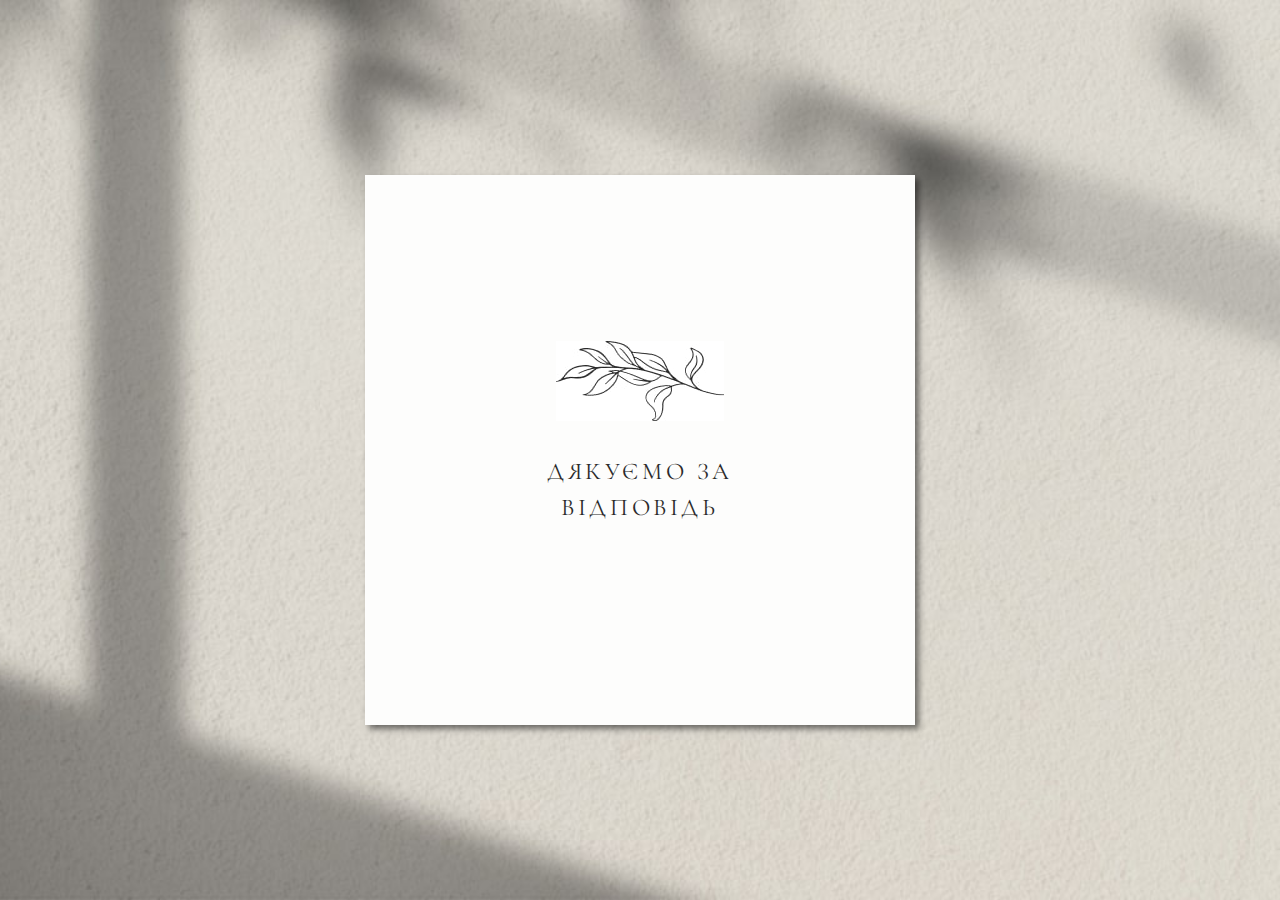
==== thanks.html @ 2d22f3c4 "Redirect to thanks page" ====
<!DOCTYPE html>
<html>
  <head>
    <link rel="stylesheet" href="css/reset.css" />
    <link rel="stylesheet" href="css/app.css" />
    <link rel="preconnect" href="https://fonts.gstatic.com" />
    <link
      href="https://fonts.googleapis.com/css2?family=Cormorant+Garamond&display=swap"
      rel="stylesheet"
    />
    <meta name="viewport" content="width=device-width, initial-scale=1" />
    <script src="https://ajax.googleapis.com/ajax/libs/jquery/3.2.1/jquery.min.js"></script>
    <link rel="stylesheet" href="https://unpkg.com/swiper/swiper-bundle.min.css" />

    <script src="https://unpkg.com/swiper/swiper-bundle.min.js"></script>

    <title>Denysko and Anna Wedding Invitation</title>
  </head>
  <body>

  <div class="card centered" id="thanks">
    <img src="images/leaf.jpeg" class="image-leaf" />

    <div class="text title centered">Дякуємо за відповідь</div>
  </div>

  </body>
</html>
---- css/app.css ----
body, html {
  height: 100%;
}

div, button, input::placeholder {
  font-family: Cormorant Garamond;
  letter-spacing: 0.15em;
  text-transform: uppercase;
}

body {
  /* The image used */
  background-image: url("../images/background.jpeg");
  /* Full height */
  height: 100%;
  /* Center and scale the image nicely */
  background-position: center;
  background-repeat: no-repeat;
  background-size: cover;
  overflow: hidden;
  display: flex;
  align-items: center;
}

.card {
  background: #FDFDFC;
  box-shadow: 4px 4px 6px rgba(0, 0, 0, 0.5);
  text-align: center;
  height: 550px !important;
  width: 550px;
}

/* shared */

.image-leaf {
  background-color: #FDFDFC;
  padding-top: 46px;
  padding-bottom: 30px;
}

/* typography */

@font-face {
  font-family: 'Pushkin';
  src: url('../fonts/Pushkin.ttf') format('truetype');
}

.text {
  color: #2B2B2B;
  line-height: 150%;
}

.handwritten {
  color: #454545;
  font-size: 36px;
  font-family: 'Pushkin';
}

.number {
  color: #454545;
}

.dot {
  font-size: 26px;
}

.title {
  font-size: 24px;
  letter-spacing: 0.15em;
}

/* utils */

.centered {
  margin: 0 auto;
}

.centered > * {
  margin: 0 auto;
}

.content-wrapper {
  width: 373px;
}

/* First Page: Intro */

.first-card .names {
  font-size: 24px;
  letter-spacing: 0.15em;

  padding-top: 15px;
}

.first-card .call {
  font-size: 16px;
  letter-spacing: 0.25em;

  padding-top: 3px;
  padding-bottom: 17px;
}

/* Second card */

.second-card .invitation-text {
  font-size: 24px;
  letter-spacing: 0.15em;
  padding-bottom: 26px;
}

.date-and-place .top-border {
  border-top: 1px solid #2B2B2B;
  padding-bottom: 17px;
  width: 260px;
}

.date-and-place .bottom-border {
  border-bottom: 1px solid #2B2B2B;
  width: 170px;
  padding-bottom: 25px;
}

.date-and-place .date {
  font-size: 48px;
  line-height: 58px;
  letter-spacing: 0.15em;

  padding-bottom: 17px;
}

.date-and-place .place {
  font-size: 24px;
  letter-spacing: 0.15em;
}

.details {
  font-size: 19px;
  padding-top: 38px;
}

/* Thrird card */

/* Form */

.name-container {
  padding-top: 24px;
}

.input-container {
  width: 284px;
}

input[type='text'] {
  background-color: #FDFDFC;
  width: 284px;
  height: 36px;
  outline: 0;
  border-width: 0 0 1px;

  font-size: 19px;
  color: #2B2B2B;
  border-color: #2B2B2B;
  font-family: Cormorant Garamond;
  letter-spacing: 0.15em;
  text-transform: uppercase;
}

input[type='text']::placeholder {
  font-family: Cormorant Garamond;
  letter-spacing: 0.15em;
  text-transform: uppercase;
  color: #B4B4B4;
  font-size: 19px;
  text-align: center;
}

.answers {
  padding-top: 30px;
}

.answer-container {
  display: flex;
  padding-top: 19px;
  width: 100%;
}

.answer-container input[type='radio'] {
  transform: scale(1.5);
  margin: 0;
}

.answer-container label {
  letter-spacing: 0.15em;
  margin-left: 37px;
}

.action-container {
  padding-top: 34px;
}

.action {
  background: transparent;
  border: 1px solid #2B2B2B;
  cursor: pointer;
  padding: 24px 0;
  width: 100%;
}

/* Thanks card */

#thanks .image-leaf {
  padding-top: 166px;
}

#thanks .title {
  width: 276px;
}

/* button */

.button {
	pointer-events: auto;
	cursor: pointer;
	font-family: inherit;
	font-size: inherit;
	position: relative;
}

.button::before,
.button::after {
	position: absolute;
	top: 0;
	left: 0;
	width: 100%;
	height: 100%;
}


.button--calypso {
	overflow: hidden;
	color: #fff;
}

.button--calypso span {
	display: block;
	position: relative;
	mix-blend-mode: difference;
	z-index: 10;
}

.button--calypso:hover span {
	animation: MoveScaleUpInitial 0.3s forwards, MoveScaleUpEnd 0.3s forwards 0.3s;
}

@keyframes MoveScaleUpInitial {
	to {
		transform: translate3d(0,-105%,0) scale3d(1,2,1);
		opacity: 0;
	}
}

@keyframes MoveScaleUpEnd {
	from {
		transform: translate3d(0,100%,0) scale3d(1,2,1);
		opacity: 0;
	}
	to {
		transform: translate3d(0,0,0);
		opacity: 1;
	}
}

.button--calypso::before {
	content: '';
	background: #000;
	height: 0;
	top: -110%;
	left: -10%;
	border-radius: 50%;
	transform: translate3d(0,68%,0) scale3d(0,0,0);
}

.button--calypso:hover::before {
	transform: translate3d(0,0,0) scale3d(1,1,1);
	transition: transform 0.4s cubic-bezier(0.1, 0, 0.3, 1);
}

.button--calypso::after {
	content: '';
	background: #000;
	transform: translate3d(0,-100%,0);
	transition: transform 0.4s cubic-bezier(0.1, 0, 0.3, 1);
}

.button--calypso:hover::after {
	transform: translate3d(0,0,0);
	transition-duration: 0.05s;
	transition-delay: 0.4s;
	transition-timing-function: linear;
}

/* swiper */

.swiper-container {
  width: 550px;
  height: 550px;
}

@media only screen and (max-width: 600px) {
  .swiper-container {
    height: 100%;
    width: 100%;
  }
}

.swiper-pagination-bullet {
  outline: 0;
  height: 16px;
  width: 16px;
  background: transparent !important;
  border: 1px solid #2B2B2B;
}

.swiper-pagination-bullet-active {
  background: #2B2B2B !important;
}


/* Thanks Page */

#thanks {
  
}
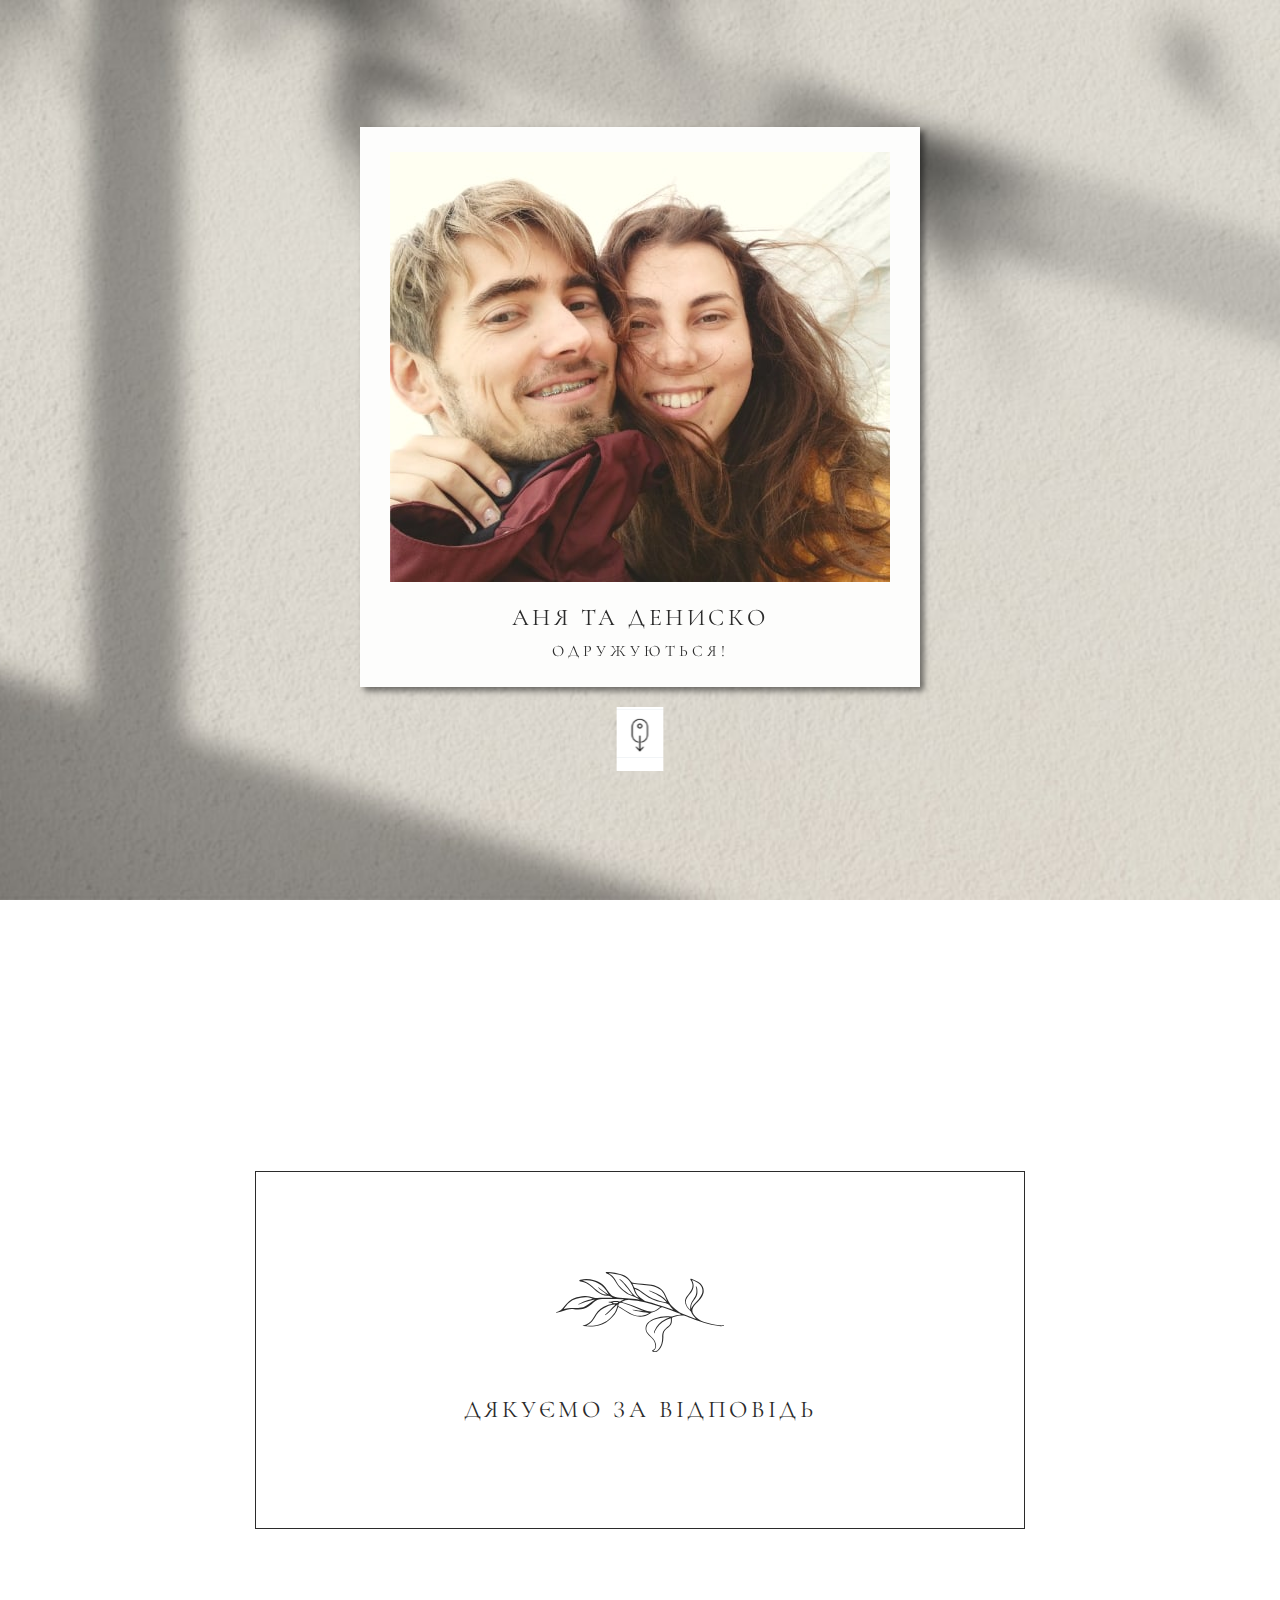
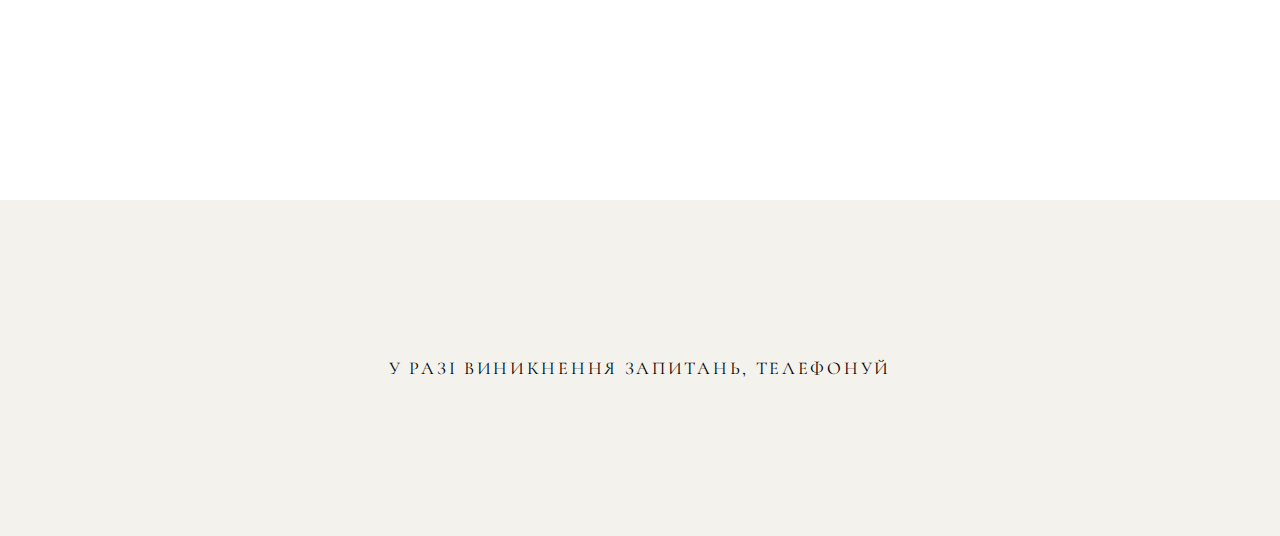
==== commit 2a1747c9: "Fixup thanks page" ====
--- a/thanks.html
+++ b/thanks.html
@@ -9,20 +9,86 @@
       rel="stylesheet"
     />
     <meta name="viewport" content="width=device-width, initial-scale=1" />
-    <script src="https://ajax.googleapis.com/ajax/libs/jquery/3.2.1/jquery.min.js"></script>
-    <link rel="stylesheet" href="https://unpkg.com/swiper/swiper-bundle.min.css" />
-
-    <script src="https://unpkg.com/swiper/swiper-bundle.min.js"></script>
-
-    <title>Denysko and Anna Wedding Invitation</title>
+    <title>Весілля Ані та Дениска</title>
   </head>
   <body>
+    <div class="card-container">
+      <div class="flip-card">
+        <div class="flip-card-inner">
+          <div class="flip-card-front">
+            <div class="card first-card">
+              <div class="image-container">
+                <img src="images/photo.jpeg" />
+              </div>
 
-  <div class="card centered" id="thanks">
-    <img src="images/leaf.jpeg" class="image-leaf" />
+              <div class="names text">АНЯ ТА ДЕНИСКО</div>
 
-    <div class="text title centered">Дякуємо за відповідь</div>
-  </div>
+              <div class="call text">одружуються!</div>
+            </div>
+          </div>
+          <div class="flip-card-back">
+            <div class="card second-card">
+              <div class="image-container">
+                <img src="images/leaf.svg" class="image-leaf" />
+              </div>
 
+              <div class="content-wrapper centered">
+                <div class="invitation-text text">
+                  Запрошуємо тебе на<br />святкування весілля
+                </div>
+
+                <div class="date-and-place centered">
+                  <div class="top-border"></div>
+                  <div class="date number">
+                    22<span class="dot">•</span>05<span class="dot">•</span>2021
+                  </div>
+                  <div class="text place">Кременчук</div>
+                  <div class="bottom-border"></div>
+                </div>
+
+                <div class="details text">Деталі згодом</div>
+              </div>
+            </div>
+          </div>
+        </div>
+      </div>
+
+      <div class="scroll-down-container">
+        <img class="scroll-down" src="images/scroll-down.svg" />
+      </div>
+    </div>
+
+    <a href="#message" class="internal-link">
+      <div class="form-container" id="message">
+        <div class="form">
+          <div class="thanks-container">
+            <img src="images/leaf.svg" class="thanks-image-leaf" />
+
+            <div class="text title centered">Дякуємо за відповідь</div>
+          </div>
+        </div>
+      </div>
+    </a>
+
+    <footer>
+      <div class="footer-container">
+        <span class="footer-title">у разі виникнення запитань, телефонуй</span>
+      </div>
+    </footer>
   </body>
+
+  <script>
+    let card = document.querySelector(".flip-card");
+
+    const triggerCardFlip = () => card.classList.toggle("trigger-flip");
+    const startAutoFlip = () => setInterval(triggerCardFlip, 5000);
+
+    let autoFlipId = startAutoFlip();
+
+    document.addEventListener("click", () => {
+      clearInterval(autoFlipId);
+      triggerCardFlip();
+      autoFlipId = startAutoFlip();
+    });
+  </script>
 </html>
--- a/css/app.css
+++ b/css/app.css
@@ -1,11 +1,79 @@
-body, html {
-  height: 100%;
-}
-
-div, button, input::placeholder {
+:root {
+  /* Card is square: height X width. */
+  --card-desktop-size: 560px;
+  --card-mobile-size: 320px;
+}
+
+@media only screen and (max-width: 600px) {
+  body {
+    font-size: 10px;
+  }
+}
+
+body,
+html {
+  height: 100%;
+}
+
+div,
+span,
+button,
+input::placeholder {
   font-family: Cormorant Garamond;
   letter-spacing: 0.15em;
   text-transform: uppercase;
+}
+
+.card-container {
+  min-height: 100vh;
+  display: flex;
+  justify-content: center;
+  align-items: center;
+  flex-direction: column;
+}
+
+/* Flip */
+
+.flip-card {
+  width: var(--card-desktop-size);
+  height: var(--card-desktop-size);
+  perspective: 1000px;
+}
+
+@media only screen and (max-width: 600px) {
+  .flip-card {
+    width: var(--card-mobile-size);
+    height: var(--card-mobile-size);
+  }
+}
+
+/* This container is needed to position the front and back side */
+.flip-card-inner {
+  position: relative;
+  width: 100%;
+  height: 100%;
+  transition: transform 0.8s;
+  transform-style: preserve-3d;
+}
+
+/* Do an horizontal flip when you move the mouse over the flip box container */
+.flip-card.trigger-flip .flip-card-inner {
+  transform: rotateY(180deg);
+}
+
+/* Position the front and back side */
+.flip-card-front,
+.flip-card-back {
+  position: absolute;
+  width: 100%;
+  height: 100%;
+  -webkit-backface-visibility: hidden; /* Safari */
+  backface-visibility: hidden;
+}
+
+/* Style the back side */
+.flip-card-back {
+  transform: rotateY(180deg);
 }
 
 body {
@@ -17,43 +85,33 @@
   background-position: center;
   background-repeat: no-repeat;
   background-size: cover;
-  overflow: hidden;
-  display: flex;
-  align-items: center;
 }
 
 .card {
-  background: #FDFDFC;
+  background: #fdfdfc;
   box-shadow: 4px 4px 6px rgba(0, 0, 0, 0.5);
   text-align: center;
-  height: 550px !important;
-  width: 550px;
+  height: 100%;
 }
 
 /* shared */
 
-.image-leaf {
-  background-color: #FDFDFC;
-  padding-top: 46px;
-  padding-bottom: 30px;
-}
-
 /* typography */
 
 @font-face {
-  font-family: 'Pushkin';
-  src: url('../fonts/Pushkin.ttf') format('truetype');
+  font-family: "Pushkin";
+  src: url("../fonts/Pushkin.ttf") format("truetype");
 }
 
 .text {
-  color: #2B2B2B;
+  color: #2b2b2b;
   line-height: 150%;
 }
 
 .handwritten {
   color: #454545;
   font-size: 36px;
-  font-family: 'Pushkin';
+  font-family: "Pushkin";
 }
 
 .number {
@@ -80,102 +138,198 @@
 }
 
 .content-wrapper {
-  width: 373px;
+  width: 23.3125em;
 }
 
 /* First Page: Intro */
+.first-card img {
+  max-width: 100%;
+}
+
+.image-container {
+  padding: 1.5625em 1.5625em 0 1.5625em;
+}
 
 .first-card .names {
-  font-size: 24px;
-  letter-spacing: 0.15em;
-
-  padding-top: 15px;
+  font-size: 1.5em;
+  letter-spacing: 0.15em;
+  padding-top: 0.625em;
 }
 
 .first-card .call {
-  font-size: 16px;
+  font-size: 1em;
   letter-spacing: 0.25em;
 
-  padding-top: 3px;
-  padding-bottom: 17px;
+  padding-top: 0.1875em;
+  padding-bottom: 1.0625em;
 }
 
 /* Second card */
 
+.second-card .image-container {
+  padding-top: 2.875em;
+  padding-bottom: 1.875em;
+}
+
+.second-card .image-leaf {
+  height: 5em;
+}
+
 .second-card .invitation-text {
-  font-size: 24px;
-  letter-spacing: 0.15em;
-  padding-bottom: 26px;
+  font-size: 1.5em;
+  letter-spacing: 0.15em;
+  padding-bottom: 1.625em;
 }
 
 .date-and-place .top-border {
-  border-top: 1px solid #2B2B2B;
-  padding-bottom: 17px;
-  width: 260px;
+  border-top: 1px solid #2b2b2b;
+  padding-bottom: 1.0625em;
+  width: 16.25em;
 }
 
 .date-and-place .bottom-border {
-  border-bottom: 1px solid #2B2B2B;
-  width: 170px;
-  padding-bottom: 25px;
+  border-bottom: 1px solid #2b2b2b;
+  width: 10.625em;
+  padding-bottom: 1.5625em;
 }
 
 .date-and-place .date {
-  font-size: 48px;
-  line-height: 58px;
-  letter-spacing: 0.15em;
-
-  padding-bottom: 17px;
+  font-size: 3em;
+  line-height: 130%;
+  letter-spacing: 0.15em;
+  padding-bottom: 10px;
 }
 
 .date-and-place .place {
-  font-size: 24px;
+  font-size: 1.5em;
   letter-spacing: 0.15em;
 }
 
 .details {
-  font-size: 19px;
-  padding-top: 38px;
+  font-size: 1.1875em;
+  padding-top: 1.5em;
 }
 
 /* Thrird card */
 
 /* Form */
+
+.form-container {
+  /* The image used */
+  background-image: url("../images/form-bg-desktop.jpg");
+  /* Full height */
+  height: 100%;
+  /* Center and scale the image nicely */
+  background-position: center;
+  background-repeat: no-repeat;
+  background-size: cover;
+
+  display: flex;
+  justify-content: center;
+  align-items: center;
+
+  scroll-behavior: smooth;
+}
+
+.form {
+  border: 1px solid #2b2b2b;
+  padding: 100px 0;
+  width: 60vw;
+
+  display: flex;
+  align-items: center;
+  flex-direction: column;
+}
+
+@media only screen and (max-width: 600px) {
+  .form-container {
+    /* The image used */
+    background-image: url("../images/form-bg-mobile.jpg");
+    /* height: 429px; */
+    height: auto;
+  }
+
+  .form {
+    border: none;
+    width: 264px;
+  }
+}
 
 .name-container {
   padding-top: 24px;
 }
 
-.input-container {
-  width: 284px;
-}
-
-input[type='text'] {
-  background-color: #FDFDFC;
-  width: 284px;
+@media only screen and (max-width: 600px) {
+  .name-container {
+    width: 100%;
+  }
+}
+
+.form-title {
+  color: #2b2b2b;
+  font-size: 40px;
+  text-align: center;
+}
+
+@media only screen and (max-width: 600px) {
+  .form-title {
+    font-size: 20px;
+    text-align: center;
+  }
+}
+
+input[type="text"] {
+  background-color: #fdfdfc;
+  width: 30vw;
   height: 36px;
   outline: 0;
   border-width: 0 0 1px;
 
   font-size: 19px;
-  color: #2B2B2B;
-  border-color: #2B2B2B;
+  color: #2b2b2b;
+  border-color: #2b2b2b;
   font-family: Cormorant Garamond;
   letter-spacing: 0.15em;
   text-transform: uppercase;
 }
 
-input[type='text']::placeholder {
+input[type="text"]::placeholder {
   font-family: Cormorant Garamond;
   letter-spacing: 0.15em;
   text-transform: uppercase;
-  color: #B4B4B4;
+  color: #b4b4b4;
   font-size: 19px;
   text-align: center;
 }
 
+@media only screen and (max-width: 600px) {
+  input[type="text"] {
+    width: 100%;
+  }
+
+  input[type="text"]::placeholder {
+    font-size: 14px;
+  }
+
+  .answer-container label {
+    font-size: 14px;
+  }
+}
+
 .answers {
   padding-top: 30px;
+  display: flex;
+}
+
+.answers > * {
+  flex-basis: 50%;
+  margin-right: 10px;
+}
+
+@media only screen and (max-width: 600px) {
+  .answers {
+    flex-direction: column;
+  }
 }
 
 .answer-container {
@@ -184,23 +338,31 @@
   width: 100%;
 }
 
-.answer-container input[type='radio'] {
+.answer-container input[type="radio"] {
   transform: scale(1.5);
   margin: 0;
 }
 
 .answer-container label {
   letter-spacing: 0.15em;
-  margin-left: 37px;
+  margin-left: 15px;
+  width: 230px;
+  text-align: center;
 }
 
 .action-container {
   padding-top: 34px;
 }
 
+@media only screen and (max-width: 600px) {
+  .action-container {
+    width: 100%;
+  }
+}
+
 .action {
   background: transparent;
-  border: 1px solid #2B2B2B;
+  border: 1px solid #2b2b2b;
   cursor: pointer;
   padding: 24px 0;
   width: 100%;
@@ -208,126 +370,189 @@
 
 /* Thanks card */
 
-#thanks .image-leaf {
-  padding-top: 166px;
-}
-
-#thanks .title {
-  width: 276px;
+.thanks-container {
+  display: flex;
+  justify-content: center;
+  align-items: center;
+  flex-direction: column;
+}
+
+.thanks-image-leaf {
+  padding-bottom: 40px;
 }
 
 /* button */
 
+/* button */
+
 .button {
-	pointer-events: auto;
-	cursor: pointer;
-	font-family: inherit;
-	font-size: inherit;
-	position: relative;
+  color: black;
+  pointer-events: auto;
+  cursor: pointer;
+  font-family: inherit;
+  font-size: inherit;
+  position: relative;
+  min-width: 264px;
+}
+
+@media only screen and (max-width: 600px) {
+  .button {
+    font-size: 12px;
+    width: 100%;
+  }
 }
 
 .button::before,
 .button::after {
-	position: absolute;
-	top: 0;
-	left: 0;
-	width: 100%;
-	height: 100%;
-}
-
+  position: absolute;
+  top: 0;
+  left: 0;
+  width: 100%;
+  height: 100%;
+}
 
 .button--calypso {
-	overflow: hidden;
-	color: #fff;
+  overflow: hidden;
+  color: #fff;
 }
 
 .button--calypso span {
-	display: block;
-	position: relative;
-	mix-blend-mode: difference;
-	z-index: 10;
+  display: block;
+  position: relative;
+  mix-blend-mode: difference;
+  z-index: 1;
 }
 
 .button--calypso:hover span {
-	animation: MoveScaleUpInitial 0.3s forwards, MoveScaleUpEnd 0.3s forwards 0.3s;
+  animation: MoveScaleUpInitial 0.3s forwards, MoveScaleUpEnd 0.3s forwards 0.3s;
 }
 
 @keyframes MoveScaleUpInitial {
-	to {
-		transform: translate3d(0,-105%,0) scale3d(1,2,1);
-		opacity: 0;
-	}
+  to {
+    transform: translate3d(0, -105%, 0) scale3d(1, 2, 1);
+    opacity: 0;
+  }
 }
 
 @keyframes MoveScaleUpEnd {
-	from {
-		transform: translate3d(0,100%,0) scale3d(1,2,1);
-		opacity: 0;
-	}
-	to {
-		transform: translate3d(0,0,0);
-		opacity: 1;
-	}
+  from {
+    transform: translate3d(0, 100%, 0) scale3d(1, 2, 1);
+    opacity: 0;
+  }
+  to {
+    transform: translate3d(0, 0, 0);
+    opacity: 1;
+  }
 }
 
 .button--calypso::before {
-	content: '';
-	background: #000;
-	height: 0;
-	top: -110%;
-	left: -10%;
-	border-radius: 50%;
-	transform: translate3d(0,68%,0) scale3d(0,0,0);
+  content: "";
+  background: #000;
+  height: 0;
+  top: -110%;
+  left: -10%;
+  border-radius: 50%;
+  transform: translate3d(0, 68%, 0) scale3d(0, 0, 0);
 }
 
 .button--calypso:hover::before {
-	transform: translate3d(0,0,0) scale3d(1,1,1);
-	transition: transform 0.4s cubic-bezier(0.1, 0, 0.3, 1);
+  transform: translate3d(0, 0, 0) scale3d(1, 1, 1);
+  transition: transform 0.4s cubic-bezier(0.1, 0, 0.3, 1);
 }
 
 .button--calypso::after {
-	content: '';
-	background: #000;
-	transform: translate3d(0,-100%,0);
-	transition: transform 0.4s cubic-bezier(0.1, 0, 0.3, 1);
+  content: "";
+  background: #000;
+  transform: translate3d(0, -100%, 0);
+  transition: transform 0.4s cubic-bezier(0.1, 0, 0.3, 1);
 }
 
 .button--calypso:hover::after {
-	transform: translate3d(0,0,0);
-	transition-duration: 0.05s;
-	transition-delay: 0.4s;
-	transition-timing-function: linear;
-}
-
-/* swiper */
-
-.swiper-container {
-  width: 550px;
-  height: 550px;
-}
-
-@media only screen and (max-width: 600px) {
-  .swiper-container {
-    height: 100%;
-    width: 100%;
-  }
-}
-
-.swiper-pagination-bullet {
-  outline: 0;
-  height: 16px;
-  width: 16px;
-  background: transparent !important;
-  border: 1px solid #2B2B2B;
-}
-
-.swiper-pagination-bullet-active {
-  background: #2B2B2B !important;
-}
-
-
-/* Thanks Page */
-
-#thanks {
-  
-}
+  transform: translate3d(0, 0, 0);
+  transition-duration: 0.05s;
+  transition-delay: 0.4s;
+  transition-timing-function: linear;
+}
+
+/* footer */
+
+footer {
+  background: #f4f2ec;
+  height: 336px;
+
+  display: flex;
+  justify-content: center;
+  align-items: center;
+}
+
+.footer-container {
+  display: flex;
+  justify-content: center;
+  align-items: center;
+  height: 100%;
+  width: 60vw;
+}
+
+.footer-title {
+  font-size: 18px;
+  letter-spacing: 0.15em;
+  min-width: 225px;
+}
+
+.footer-line {
+  border-top: 1px solid #2b2b2b;
+  width: 100%;
+  margin: 0 70px;
+}
+
+.footer-social {
+  display: flex;
+}
+
+.footer-social > * {
+  margin-left: 30px;
+}
+
+.footer-social > *:first-child {
+  margin-left: 0;
+}
+
+.footer-social a {
+  padding: 20px;
+}
+
+@media only screen and (max-width: 600px) {
+  footer {
+  }
+
+  .footer-container {
+    flex-direction: column;
+    justify-content: flex-start;
+  }
+
+  .footer-title {
+    text-align: center;
+    margin-bottom: 30px;
+  }
+
+  .footer-line {
+    border-top: 0;
+    border-left: 1px solid #2b2b2b;
+    height: 29px;
+    left: 50%;
+    position: relative;
+    margin-bottom: 20px;
+  }
+
+}
+
+.scroll-down {
+  width: 64px;
+  height: 64px;
+  margin-top: 20px;
+}
+
+.internal-link {
+  cursor: initial;
+  text-decoration: none;
+}
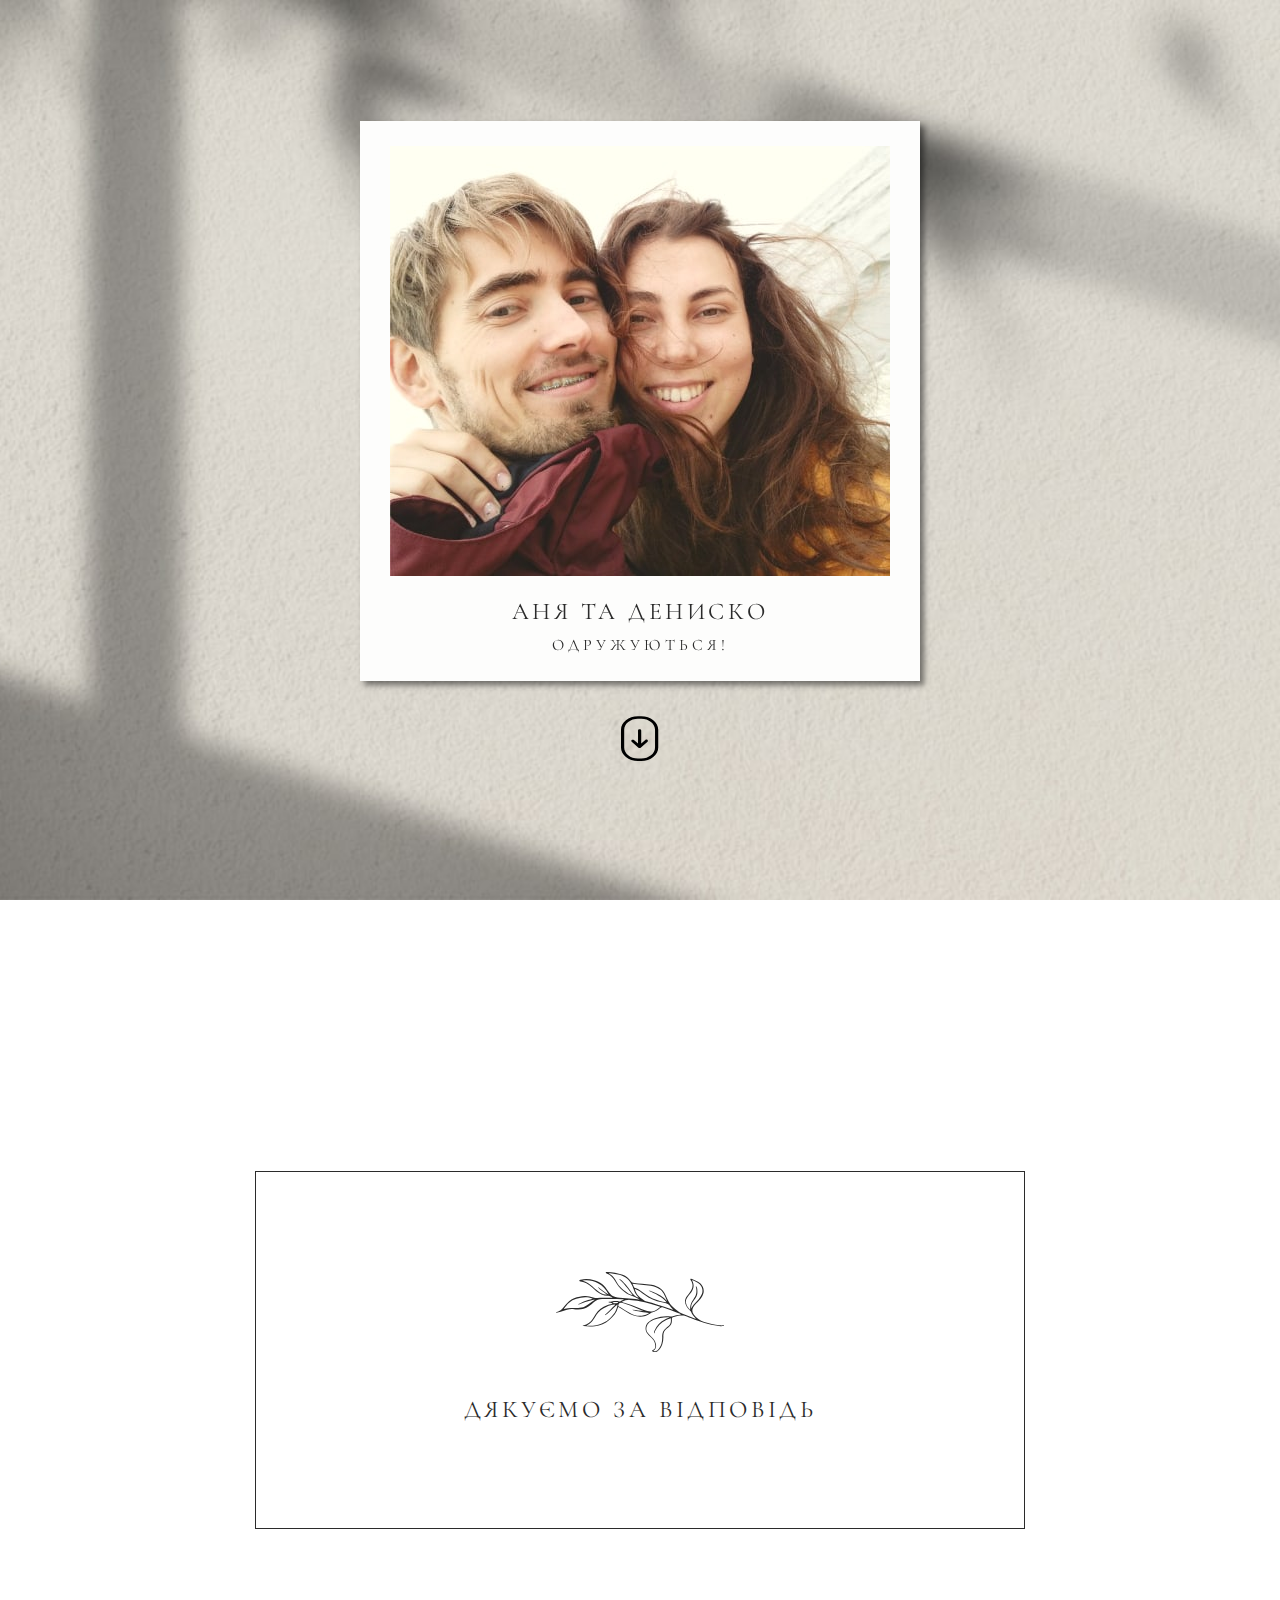
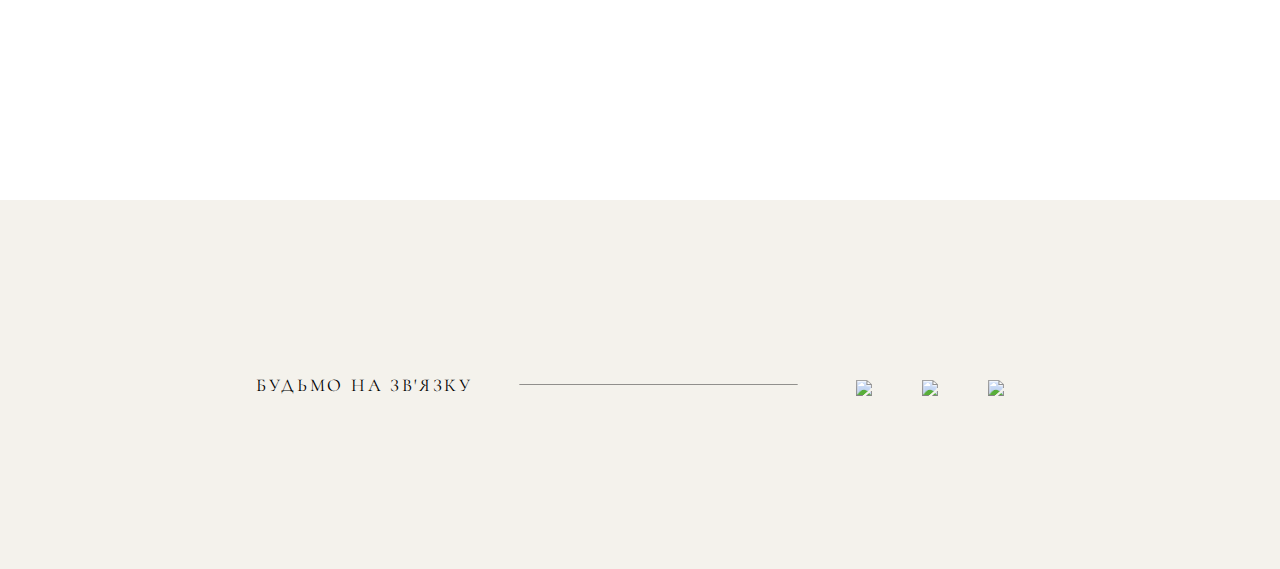
==== commit d11a4cda: "Use scroll down on thanks page" ====
--- a/thanks.html
+++ b/thanks.html
@@ -54,7 +54,7 @@
       </div>
 
       <div class="scroll-down-container">
-        <img class="scroll-down" src="images/scroll-down.svg" />
+        <img class="scroll-down" src="images/noun-scroll-down.svg" />
       </div>
     </div>
 
@@ -72,7 +72,24 @@
 
     <footer>
       <div class="footer-container">
-        <span class="footer-title">у разі виникнення запитань, телефонуй</span>
+        <span class="footer-title">будьмо на зв'язку</span>
+        <div class="footer-line centered">
+          <img class="horizontal-line" src="images/horizontal-line.svg" />
+          <img class="vertical-line" src="images/vertical-line.svg" />
+        </div>
+        <div class="footer-social">
+          <a href="http://facebook.com/deny7ko" target="_blank">
+            <img src="images/social/messenger.svg" />
+          </a>
+
+          <a href="https://www.instagram.com/annahordieieva/" target="_blank">
+            <img target="_blank" src="images/social/instagram.svg" />
+          </a>
+
+          <a href="https://t.me/deny7ko" target="_blank">
+            <img target="_blank" src="images/social/telegram.svg" />
+          </a>
+        </div>
       </div>
     </footer>
   </body>
--- a/css/app.css
+++ b/css/app.css
@@ -268,6 +268,7 @@
 .form-title {
   color: #2b2b2b;
   font-size: 40px;
+  line-height: 150%;
   text-align: center;
 }
 
@@ -279,7 +280,6 @@
 }
 
 input[type="text"] {
-  background-color: #fdfdfc;
   width: 30vw;
   height: 36px;
   outline: 0;
@@ -347,7 +347,7 @@
   letter-spacing: 0.15em;
   margin-left: 15px;
   width: 230px;
-  text-align: center;
+  text-align: left;
 }
 
 .action-container {
@@ -375,6 +375,8 @@
   justify-content: center;
   align-items: center;
   flex-direction: column;
+
+  text-align: center;
 }
 
 .thanks-image-leaf {
@@ -412,74 +414,75 @@
 }
 
 .button--calypso {
-  overflow: hidden;
-  color: #fff;
+	overflow: hidden;
+	font-family: freight-display-pro, serif;
+	color: #fff;
 }
 
 .button--calypso span {
-  display: block;
-  position: relative;
-  mix-blend-mode: difference;
-  z-index: 1;
+	display: block;
+	position: relative;
+	mix-blend-mode: difference;
+	z-index: 10;
 }
 
 .button--calypso:hover span {
-  animation: MoveScaleUpInitial 0.3s forwards, MoveScaleUpEnd 0.3s forwards 0.3s;
+	animation: MoveScaleUpInitial 0.3s forwards, MoveScaleUpEnd 0.3s forwards 0.3s;
 }
 
 @keyframes MoveScaleUpInitial {
-  to {
-    transform: translate3d(0, -105%, 0) scale3d(1, 2, 1);
-    opacity: 0;
-  }
+	to {
+		transform: translate3d(0,-105%,0) scale3d(1,2,1);
+		opacity: 0;
+	}
 }
 
 @keyframes MoveScaleUpEnd {
-  from {
-    transform: translate3d(0, 100%, 0) scale3d(1, 2, 1);
-    opacity: 0;
-  }
-  to {
-    transform: translate3d(0, 0, 0);
-    opacity: 1;
-  }
+	from {
+		transform: translate3d(0,100%,0) scale3d(1,2,1);
+		opacity: 0;
+	}
+	to {
+		transform: translate3d(0,0,0);
+		opacity: 1;
+	}
 }
 
 .button--calypso::before {
-  content: "";
-  background: #000;
-  height: 0;
-  top: -110%;
-  left: -10%;
-  border-radius: 50%;
-  transform: translate3d(0, 68%, 0) scale3d(0, 0, 0);
+	content: '';
+	background: #000;
+	width: 120%;
+	height: 0;
+	padding-bottom: 120%;
+	top: -110%;
+	left: -10%;
+	border-radius: 50%;
+	transform: translate3d(0,68%,0) scale3d(0,0,0);
 }
 
 .button--calypso:hover::before {
-  transform: translate3d(0, 0, 0) scale3d(1, 1, 1);
-  transition: transform 0.4s cubic-bezier(0.1, 0, 0.3, 1);
+	transform: translate3d(0,0,0) scale3d(1,1,1);
+	transition: transform 0.4s cubic-bezier(0.1, 0, 0.3, 1);
 }
 
 .button--calypso::after {
-  content: "";
-  background: #000;
-  transform: translate3d(0, -100%, 0);
-  transition: transform 0.4s cubic-bezier(0.1, 0, 0.3, 1);
+	content: '';
+	background: #000;
+	transform: translate3d(0,-100%,0);
+	transition: transform 0.4s cubic-bezier(0.1, 0, 0.3, 1);
 }
 
 .button--calypso:hover::after {
-  transform: translate3d(0, 0, 0);
-  transition-duration: 0.05s;
-  transition-delay: 0.4s;
-  transition-timing-function: linear;
+	transform: translate3d(0,0,0);
+	transition-duration: 0.05s;
+	transition-delay: 0.4s;
+	transition-timing-function: linear;
 }
 
 /* footer */
 
 footer {
   background: #f4f2ec;
-  height: 336px;
-
   display: flex;
   justify-content: center;
   align-items: center;
@@ -489,8 +492,9 @@
   display: flex;
   justify-content: center;
   align-items: center;
-  height: 100%;
   width: 60vw;
+
+  padding: 150px 0;
 }
 
 .footer-title {
@@ -500,17 +504,17 @@
 }
 
 .footer-line {
-  border-top: 1px solid #2b2b2b;
-  width: 100%;
-  margin: 0 70px;
+  width: 100%;
+  margin: 0 5%;
 }
 
 .footer-social {
   display: flex;
+  margin-top: 10px;
 }
 
 .footer-social > * {
-  margin-left: 30px;
+  margin-left: 10px;
 }
 
 .footer-social > *:first-child {
@@ -521,13 +525,20 @@
   padding: 20px;
 }
 
-@media only screen and (max-width: 600px) {
-  footer {
-  }
-
+.footer-line .horizontal-line {
+  width: 100%;
+  display: block;
+}
+
+.footer-line .vertical-line {
+  display: none;
+}
+
+@media only screen and (max-width: 600px) {
   .footer-container {
     flex-direction: column;
     justify-content: flex-start;
+    padding: 60px 0;
   }
 
   .footer-title {
@@ -535,21 +546,19 @@
     margin-bottom: 30px;
   }
 
-  .footer-line {
-    border-top: 0;
-    border-left: 1px solid #2b2b2b;
-    height: 29px;
-    left: 50%;
-    position: relative;
-    margin-bottom: 20px;
-  }
-
+  .footer-line .horizontal-line {
+    display: none;
+  }
+
+  .footer-line .vertical-line {
+    display: block;
+  }
 }
 
 .scroll-down {
   width: 64px;
   height: 64px;
-  margin-top: 20px;
+  margin-top: 32px;
 }
 
 .internal-link {
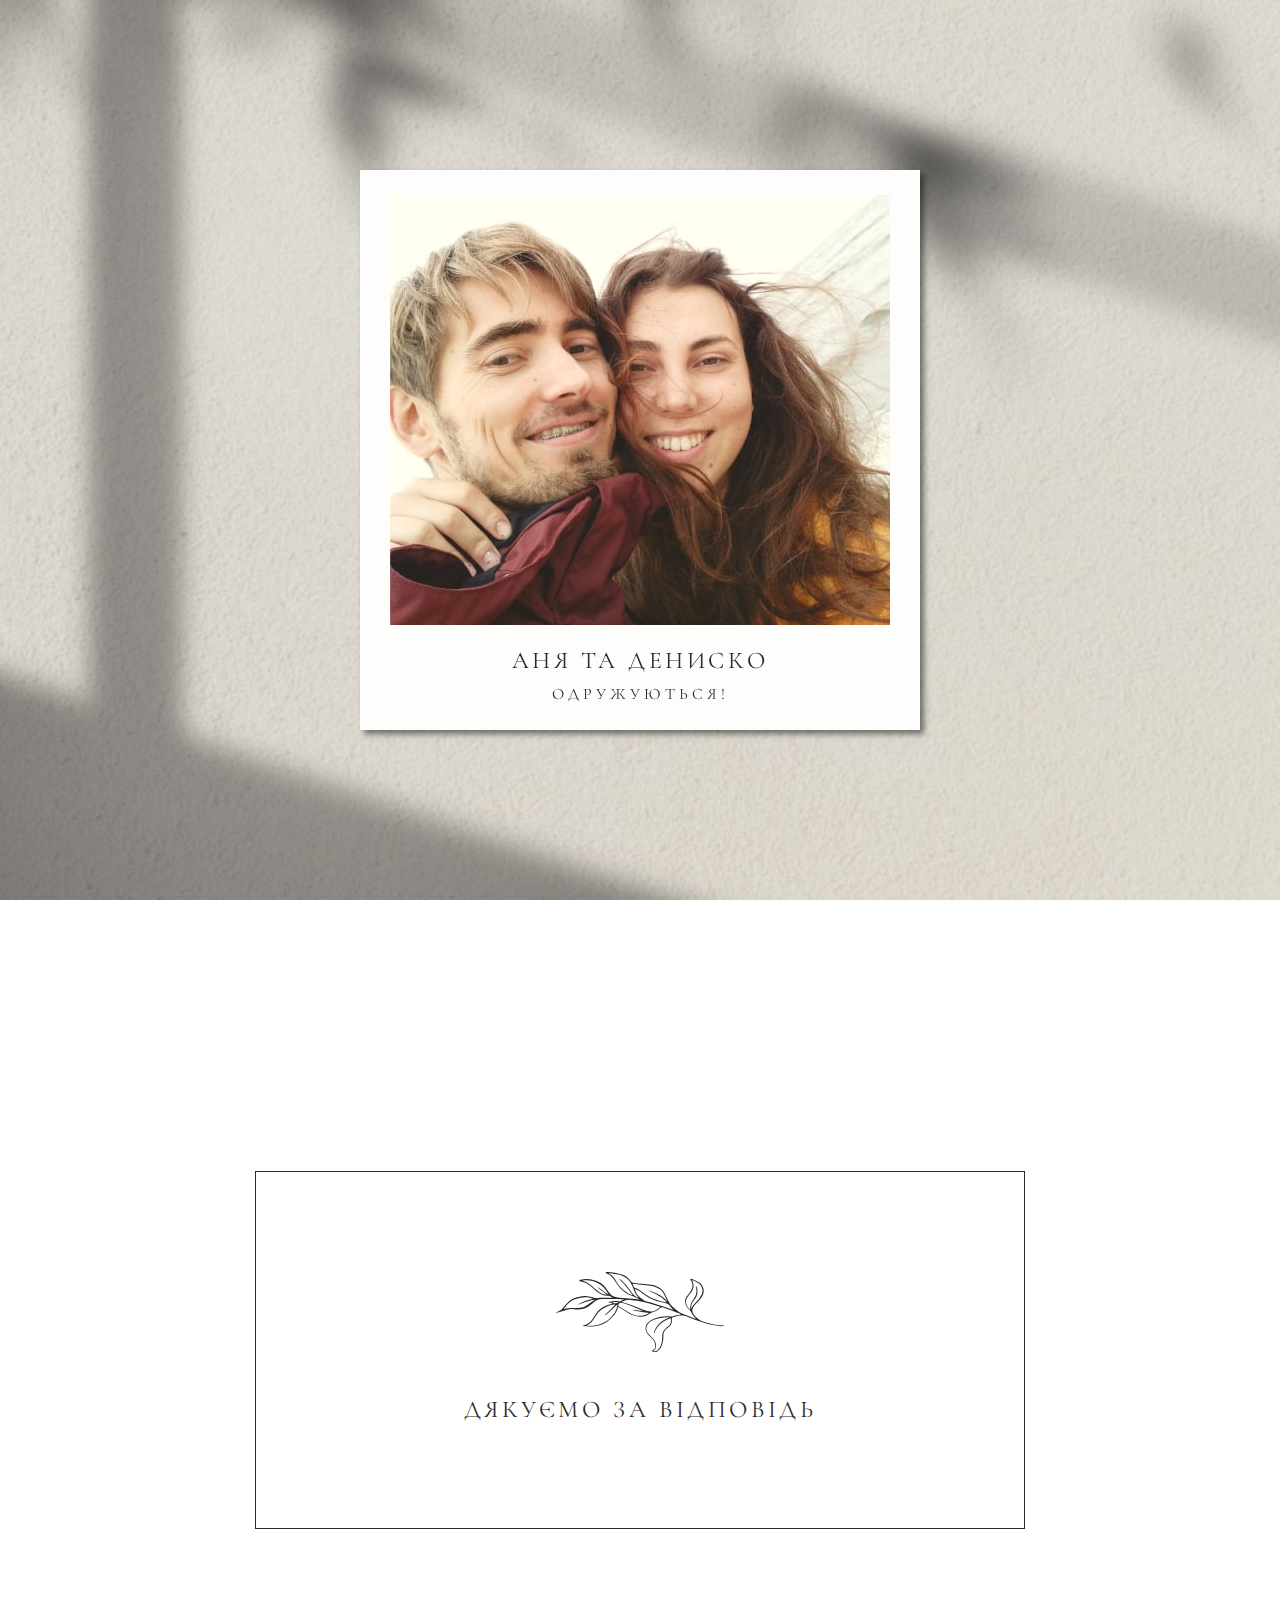
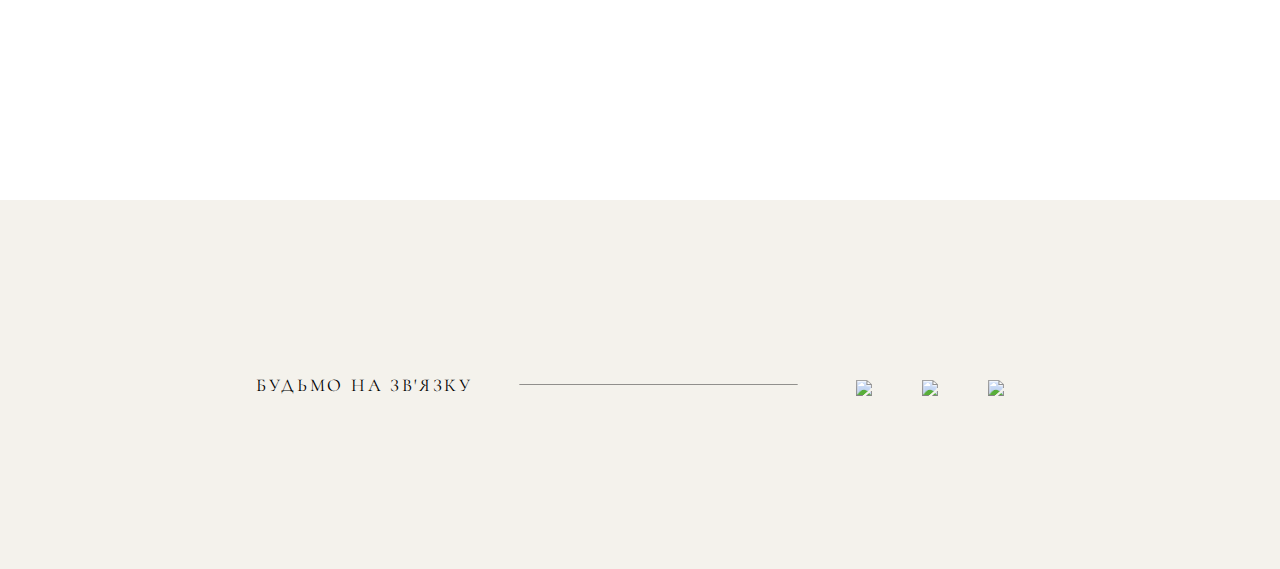
==== commit 8c0e393e: "Remove scroll down from thanks page" ====
--- a/thanks.html
+++ b/thanks.html
@@ -52,10 +52,6 @@
           </div>
         </div>
       </div>
-
-      <div class="scroll-down-container">
-        <img class="scroll-down" src="images/noun-scroll-down.svg" />
-      </div>
     </div>
 
     <a href="#message" class="internal-link">
